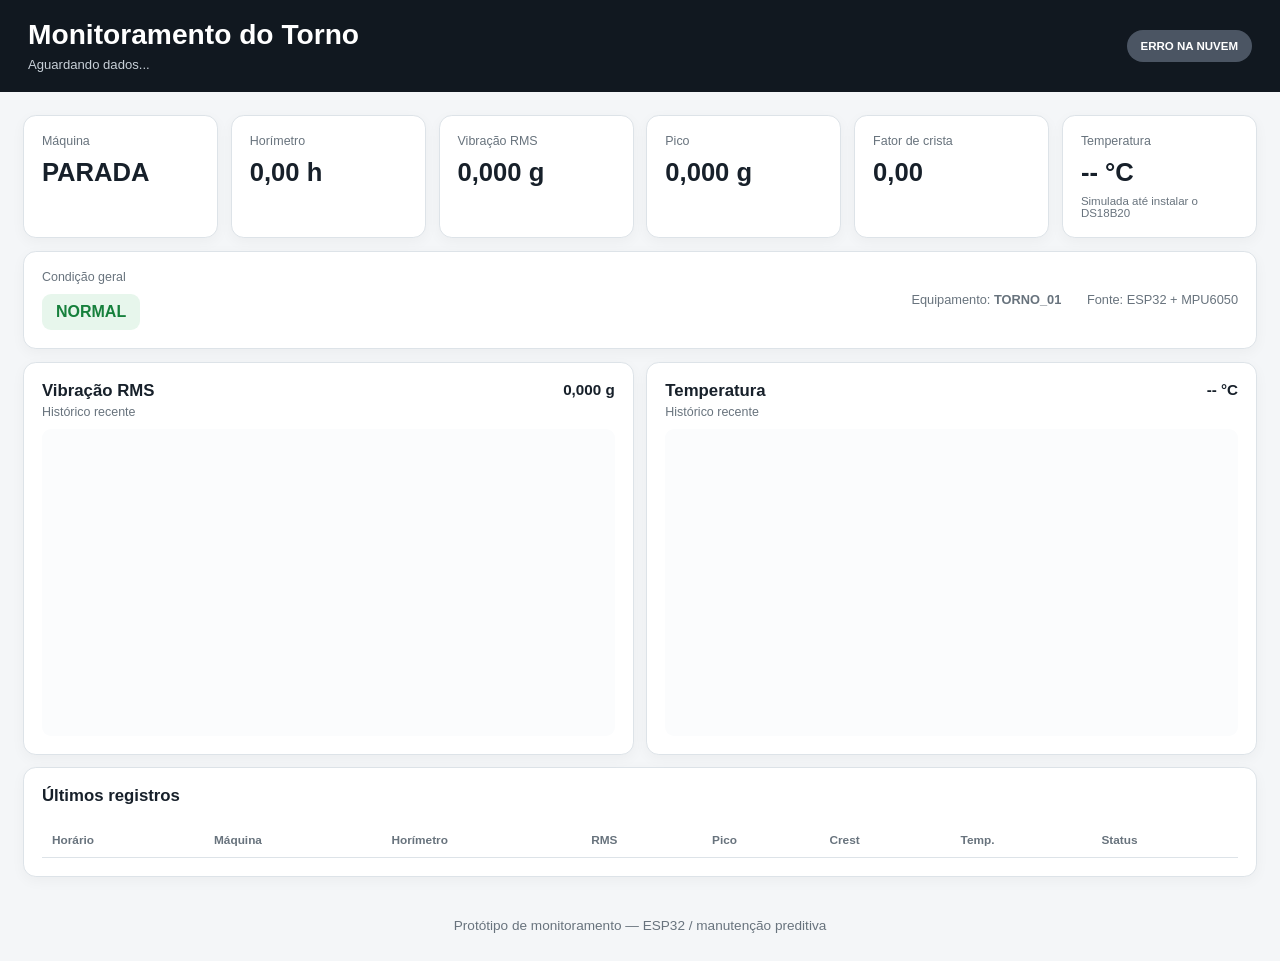
==== index.html @ d132ae9f "Add files via upload" ====
<!DOCTYPE html>
<html lang="pt-BR">
<head>
  <meta charset="UTF-8">
  <meta name="viewport" content="width=device-width, initial-scale=1.0, viewport-fit=cover">
  <meta name="theme-color" content="#111820">
  <title>Monitoramento do Torno</title>
  <link rel="stylesheet" href="style.css">
</head>
<body>
  <header class="topbar">
    <div class="topbar-title">
      <h1>Monitoramento do Torno</h1>
      <p id="lastUpdate">Aguardando dados...</p>
    </div>
    <div id="cloudBadge" class="badge offline">CONECTANDO...</div>
  </header>

  <main class="container">
    <section class="status-grid">
      <article class="card status-card">
        <span class="label">Máquina</span>
        <strong id="machineStatus" class="big">PARADA</strong>
      </article>

      <article class="card">
        <span class="label">Horímetro</span>
        <strong id="horimetro" class="big">0,00 h</strong>
      </article>

      <article class="card">
        <span class="label">Vibração RMS</span>
        <strong id="rms" class="big">0,000 g</strong>
      </article>

      <article class="card">
        <span class="label">Pico</span>
        <strong id="pico" class="big">0,000 g</strong>
      </article>

      <article class="card">
        <span class="label">Fator de crista</span>
        <strong id="crest" class="big">0,00</strong>
      </article>

      <article class="card">
        <span class="label">Temperatura</span>
        <strong id="temperatura" class="big">-- °C</strong>
        <small>Simulada até instalar o DS18B20</small>
      </article>
    </section>

    <section class="card status-panel">
      <div>
        <span class="label">Condição geral</span>
        <strong id="overallStatus" class="condition normal">NORMAL</strong>
      </div>
      <div class="mini-info">
        <span>Equipamento: <b>TORNO_01</b></span>
        <span>Fonte: ESP32 + MPU6050</span>
      </div>
    </section>

    <section class="charts-grid">
      <article class="card chart-card">
        <div class="chart-title">
          <div>
            <h2>Vibração RMS</h2>
            <p>Histórico recente</p>
          </div>
          <strong id="rmsNow">0,000 g</strong>
        </div>
        <canvas id="vibrationChart" width="900" height="320"></canvas>
      </article>

      <article class="card chart-card">
        <div class="chart-title">
          <div>
            <h2>Temperatura</h2>
            <p>Histórico recente</p>
          </div>
          <strong id="tempNow">-- °C</strong>
        </div>
        <canvas id="temperatureChart" width="900" height="320"></canvas>
      </article>
    </section>

    <section class="card records-card">
      <h2>Últimos registros</h2>
      <div class="table-wrap">
        <table>
          <thead>
            <tr>
              <th>Horário</th>
              <th>Máquina</th>
              <th>Horímetro</th>
              <th>RMS</th>
              <th>Pico</th>
              <th>Crest</th>
              <th>Temp.</th>
              <th>Status</th>
            </tr>
          </thead>
          <tbody id="historyBody"></tbody>
        </table>
      </div>
    </section>
  </main>

  <footer>Protótipo de monitoramento — ESP32 / manutenção preditiva</footer>

  <script src="app.js"></script>
</body>
</html>
---- style.css ----
:root {
  --bg: #f4f6f8;
  --panel: #ffffff;
  --text: #17202a;
  --muted: #68737d;
  --border: #dde3e8;
  --ok: #16803c;
  --warn: #a66b00;
  --alarm: #b42318;
  --accent: #2457a6;
  --shadow: 0 4px 14px rgba(0, 0, 0, .04);
}

* {
  box-sizing: border-box;
}

html {
  -webkit-text-size-adjust: 100%;
}

body {
  margin: 0;
  min-width: 280px;
  font-family: Arial, Helvetica, sans-serif;
  background: var(--bg);
  color: var(--text);
}

.topbar {
  display: flex;
  justify-content: space-between;
  align-items: center;
  gap: 18px;
  padding:
    max(20px, env(safe-area-inset-top))
    max(28px, env(safe-area-inset-right))
    20px
    max(28px, env(safe-area-inset-left));
  background: #111820;
  color: #fff;
}

.topbar-title {
  min-width: 0;
}

.topbar h1 {
  margin: 0 0 6px;
  font-size: clamp(1.45rem, 2.2vw, 2.25rem);
  line-height: 1.1;
}

.topbar p {
  margin: 0;
  color: #c8d0d8;
  font-size: clamp(.82rem, 1vw, 1.05rem);
}

.badge {
  flex: 0 0 auto;
  padding: 10px 14px;
  border-radius: 999px;
  font-size: clamp(.72rem, .85vw, .9rem);
  font-weight: 700;
  white-space: nowrap;
}

.badge.offline {
  background: #4b5563;
}

.badge.online {
  background: var(--ok);
}

.container {
  width: min(100%, 1800px);
  margin: 0 auto;
  padding: clamp(12px, 1.8vw, 30px);
}

.status-grid {
  display: grid;
  grid-template-columns: repeat(6, minmax(0, 1fr));
  gap: clamp(10px, 1vw, 18px);
}

.card {
  min-width: 0;
  background: var(--panel);
  border: 1px solid var(--border);
  border-radius: clamp(10px, 1vw, 16px);
  padding: clamp(14px, 1.4vw, 24px);
  box-shadow: var(--shadow);
}

.label {
  display: block;
  color: var(--muted);
  font-size: clamp(.78rem, .85vw, 1rem);
  margin-bottom: 10px;
}

.big {
  display: block;
  overflow-wrap: anywhere;
  font-size: clamp(1.35rem, 2vw, 2.35rem);
  line-height: 1.15;
}

small {
  display: block;
  margin-top: 8px;
  color: var(--muted);
  font-size: clamp(.72rem, .8vw, .9rem);
}

.status-panel {
  margin-top: clamp(10px, 1vw, 18px);
  display: flex;
  justify-content: space-between;
  align-items: center;
  gap: 20px;
}

.condition {
  display: inline-block;
  padding: 9px 14px;
  border-radius: 9px;
  font-size: clamp(1rem, 1.2vw, 1.35rem);
}

.condition.normal {
  background: #e7f6ec;
  color: var(--ok);
}

.condition.warning {
  background: #fff3d6;
  color: var(--warn);
}

.condition.alarm {
  background: #fde7e5;
  color: var(--alarm);
}

.mini-info {
  display: flex;
  justify-content: flex-end;
  gap: clamp(12px, 2vw, 30px);
  color: var(--muted);
  flex-wrap: wrap;
  font-size: clamp(.8rem, 1vw, 1.05rem);
}

.charts-grid {
  display: grid;
  grid-template-columns: repeat(2, minmax(0, 1fr));
  gap: clamp(10px, 1vw, 18px);
  margin: clamp(10px, 1vw, 18px) 0;
}

.chart-title {
  display: flex;
  justify-content: space-between;
  align-items: flex-start;
  gap: 18px;
  margin-bottom: 10px;
}

.chart-title h2,
.records-card h2 {
  margin: 0 0 4px;
  font-size: clamp(1.05rem, 1.25vw, 1.45rem);
}

.chart-title p {
  margin: 0;
  color: var(--muted);
  font-size: clamp(.78rem, .85vw, .95rem);
}

.chart-title > strong {
  white-space: nowrap;
  font-size: clamp(.95rem, 1.15vw, 1.25rem);
}

canvas {
  width: 100%;
  height: clamp(230px, 24vw, 360px);
  display: block;
  background: #fbfcfd;
  border-radius: 9px;
}

.table-wrap {
  width: 100%;
  overflow-x: auto;
  -webkit-overflow-scrolling: touch;
}

table {
  width: 100%;
  min-width: 850px;
  border-collapse: collapse;
  margin-top: 12px;
}

th,
td {
  text-align: left;
  padding: clamp(9px, .8vw, 13px) 10px;
  border-bottom: 1px solid var(--border);
  font-size: clamp(.8rem, .85vw, .98rem);
  white-space: nowrap;
}

th {
  color: var(--muted);
  font-size: clamp(.74rem, .78vw, .9rem);
}

footer {
  text-align: center;
  color: var(--muted);
  padding: 18px 20px max(28px, env(safe-area-inset-bottom));
  font-size: .85rem;
}

/* Notebook / monitor médio */
@media (max-width: 1200px) {
  .status-grid {
    grid-template-columns: repeat(3, minmax(0, 1fr));
  }
}

/* Tablet */
@media (max-width: 850px) {
  .topbar {
    align-items: flex-start;
  }

  .status-grid {
    grid-template-columns: repeat(2, minmax(0, 1fr));
  }

  .charts-grid {
    grid-template-columns: 1fr;
  }

  .status-panel {
    flex-direction: column;
    align-items: flex-start;
  }

  .mini-info {
    justify-content: flex-start;
  }

  canvas {
    height: 280px;
  }
}

/* Celular */
@media (max-width: 600px) {
  .topbar {
    flex-direction: column;
    padding: 16px;
  }

  .badge {
    align-self: flex-start;
  }

  .container {
    padding: 10px;
  }

  .status-grid {
    gap: 8px;
  }

  .card {
    padding: 13px;
  }

  .big {
    font-size: clamp(1.22rem, 6vw, 1.65rem);
  }

  .status-panel {
    gap: 12px;
  }

  .mini-info {
    flex-direction: column;
    gap: 5px;
  }

  .chart-title {
    align-items: center;
  }

  canvas {
    height: 230px;
  }
}

/* Celular estreito */
@media (max-width: 390px) {
  .status-grid {
    grid-template-columns: 1fr;
  }

  .chart-title {
    flex-direction: column;
    gap: 6px;
  }
}

/* TV / monitor grande */
@media (min-width: 1600px) {
  .container {
    width: min(96vw, 2100px);
  }

  .topbar {
    padding-left: max(36px, 2vw);
    padding-right: max(36px, 2vw);
  }

  .status-grid {
    gap: 20px;
  }

  .card {
    padding: 24px;
  }

  canvas {
    height: clamp(330px, 22vw, 430px);
  }

  table {
    min-width: 100%;
  }
}

/* TV Full HD / 4K vista à distância */
@media (min-width: 1900px) {
  .topbar h1 {
    font-size: 2.6rem;
  }

  .topbar p,
  .mini-info {
    font-size: 1.15rem;
  }

  .label {
    font-size: 1.08rem;
  }

  .big {
    font-size: 2.6rem;
  }

  .condition {
    font-size: 1.5rem;
    padding: 11px 17px;
  }

  .chart-title h2,
  .records-card h2 {
    font-size: 1.55rem;
  }

  th,
  td {
    font-size: 1.05rem;
  }
}
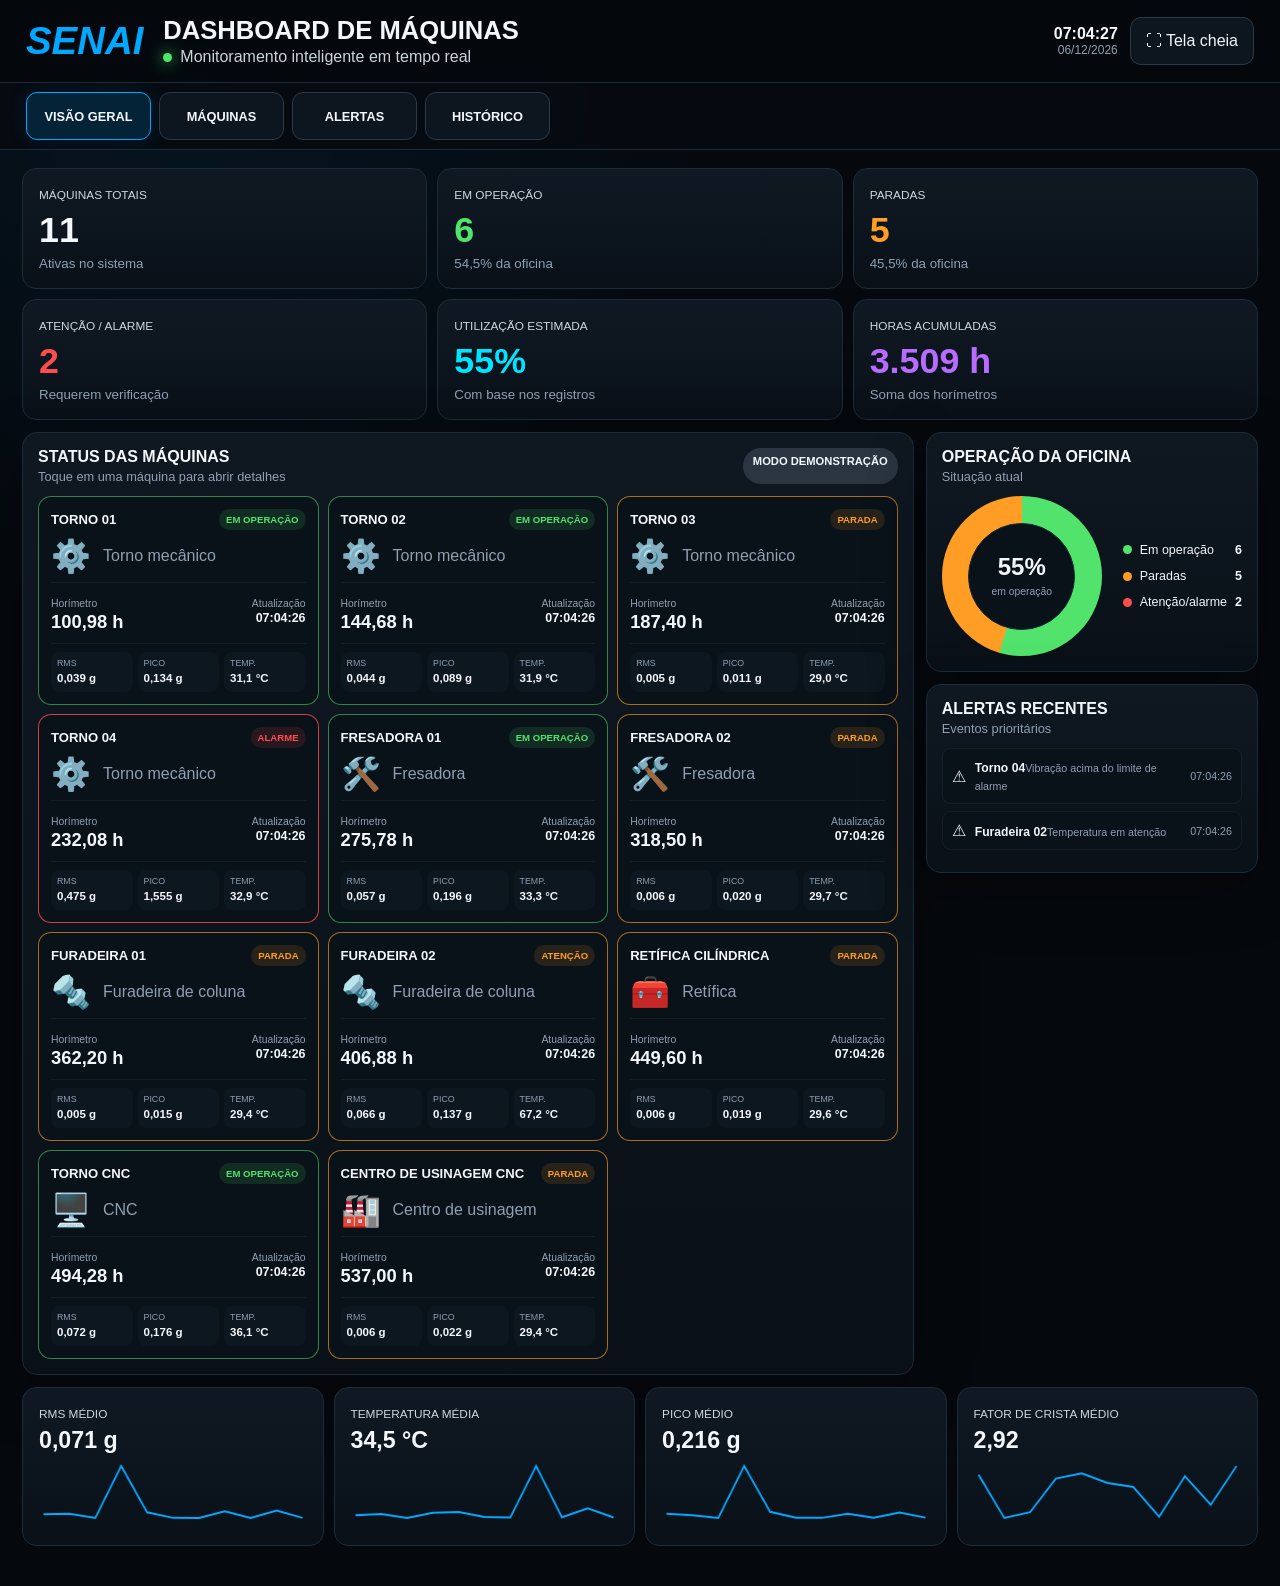
==== commit 743f8683: "Novo dashboard industrial SENAI" ====
--- a/index.html
+++ b/index.html
@@ -1,114 +1 @@
-<!DOCTYPE html>
-<html lang="pt-BR">
-<head>
-  <meta charset="UTF-8">
-  <meta name="viewport" content="width=device-width, initial-scale=1.0, viewport-fit=cover">
-  <meta name="theme-color" content="#111820">
-  <title>Monitoramento do Torno</title>
-  <link rel="stylesheet" href="style.css">
-</head>
-<body>
-  <header class="topbar">
-    <div class="topbar-title">
-      <h1>Monitoramento do Torno</h1>
-      <p id="lastUpdate">Aguardando dados...</p>
-    </div>
-    <div id="cloudBadge" class="badge offline">CONECTANDO...</div>
-  </header>
-
-  <main class="container">
-    <section class="status-grid">
-      <article class="card status-card">
-        <span class="label">Máquina</span>
-        <strong id="machineStatus" class="big">PARADA</strong>
-      </article>
-
-      <article class="card">
-        <span class="label">Horímetro</span>
-        <strong id="horimetro" class="big">0,00 h</strong>
-      </article>
-
-      <article class="card">
-        <span class="label">Vibração RMS</span>
-        <strong id="rms" class="big">0,000 g</strong>
-      </article>
-
-      <article class="card">
-        <span class="label">Pico</span>
-        <strong id="pico" class="big">0,000 g</strong>
-      </article>
-
-      <article class="card">
-        <span class="label">Fator de crista</span>
-        <strong id="crest" class="big">0,00</strong>
-      </article>
-
-      <article class="card">
-        <span class="label">Temperatura</span>
-        <strong id="temperatura" class="big">-- °C</strong>
-        <small>Simulada até instalar o DS18B20</small>
-      </article>
-    </section>
-
-    <section class="card status-panel">
-      <div>
-        <span class="label">Condição geral</span>
-        <strong id="overallStatus" class="condition normal">NORMAL</strong>
-      </div>
-      <div class="mini-info">
-        <span>Equipamento: <b>TORNO_01</b></span>
-        <span>Fonte: ESP32 + MPU6050</span>
-      </div>
-    </section>
-
-    <section class="charts-grid">
-      <article class="card chart-card">
-        <div class="chart-title">
-          <div>
-            <h2>Vibração RMS</h2>
-            <p>Histórico recente</p>
-          </div>
-          <strong id="rmsNow">0,000 g</strong>
-        </div>
-        <canvas id="vibrationChart" width="900" height="320"></canvas>
-      </article>
-
-      <article class="card chart-card">
-        <div class="chart-title">
-          <div>
-            <h2>Temperatura</h2>
-            <p>Histórico recente</p>
-          </div>
-          <strong id="tempNow">-- °C</strong>
-        </div>
-        <canvas id="temperatureChart" width="900" height="320"></canvas>
-      </article>
-    </section>
-
-    <section class="card records-card">
-      <h2>Últimos registros</h2>
-      <div class="table-wrap">
-        <table>
-          <thead>
-            <tr>
-              <th>Horário</th>
-              <th>Máquina</th>
-              <th>Horímetro</th>
-              <th>RMS</th>
-              <th>Pico</th>
-              <th>Crest</th>
-              <th>Temp.</th>
-              <th>Status</th>
-            </tr>
-          </thead>
-          <tbody id="historyBody"></tbody>
-        </table>
-      </div>
-    </section>
-  </main>
-
-  <footer>Protótipo de monitoramento — ESP32 / manutenção preditiva</footer>
-
-  <script src="app.js"></script>
-</body>
-</html>
+<!DOCTYPE html><html lang="pt-BR"><head><meta charset="UTF-8"><meta name="viewport" content="width=device-width,initial-scale=1,viewport-fit=cover"><meta name="theme-color" content="#05080d"><title>SENAI | Monitoramento Inteligente</title><link rel="stylesheet" href="style.css"></head><body><div class="gridbg"></div><header class="top"><div class="brand"><b>SENAI</b><div><h1>Dashboard de Máquinas</h1><p><span class="dot"></span>Monitoramento inteligente em tempo real</p></div></div><div class="actions"><div class="clock"><strong id="clock">--:--:--</strong><span id="date">--/--/----</span></div><button id="full">⛶ Tela cheia</button></div></header><nav><button class="nav active" data-view="overview">Visão geral</button><button class="nav" data-view="machines">Máquinas</button><button class="nav" data-view="alerts">Alertas</button><button class="nav" data-view="history">Histórico</button></nav><main><section id="overview" class="view active"><div class="kpis"><article><span>Máquinas totais</span><strong id="kTotal">11</strong><small>Ativas no sistema</small></article><article class="g"><span>Em operação</span><strong id="kRun">0</strong><small id="kRunP">0%</small></article><article class="o"><span>Paradas</span><strong id="kStop">0</strong><small id="kStopP">0%</small></article><article class="r"><span>Atenção / Alarme</span><strong id="kAlert">0</strong><small>Requerem verificação</small></article><article class="c"><span>Utilização estimada</span><strong id="kUtil">0%</strong><small>Com base nos registros</small></article><article class="v"><span>Horas acumuladas</span><strong id="kHours">0 h</strong><small>Soma dos horímetros</small></article></div><div class="layout"><section class="panel"><div class="head"><div><h2>Status das máquinas</h2><p>Toque em uma máquina para abrir detalhes</p></div><span id="cloud" class="badge">DEMO</span></div><div id="machineGrid" class="machine-grid"></div></section><aside><section class="panel"><div class="head"><div><h2>Operação da oficina</h2><p>Situação atual</p></div></div><div class="donutRow"><div id="donut" class="donut"><div><strong id="donutPct">0%</strong><span>em operação</span></div></div><div class="legend"><p><i class="lg"></i>Em operação <b id="lRun">0</b></p><p><i class="lo"></i>Paradas <b id="lStop">0</b></p><p><i class="lr"></i>Atenção/alarme <b id="lAlert">0</b></p></div></div></section><section class="panel"><div class="head"><div><h2>Alertas recentes</h2><p>Eventos prioritários</p></div></div><div id="recentAlerts"></div></section></aside></div><div class="mini"><article><span>RMS médio</span><strong id="avgRms">0,000 g</strong><canvas id="sRms"></canvas></article><article><span>Temperatura média</span><strong id="avgTemp">-- °C</strong><canvas id="sTemp"></canvas></article><article><span>Pico médio</span><strong id="avgPeak">0,000 g</strong><canvas id="sPeak"></canvas></article><article><span>Fator de crista médio</span><strong id="avgCrest">0,00</strong><canvas id="sCrest"></canvas></article></div></section><section id="machines" class="view"><section class="panel"><div class="head"><div><h2>Máquinas monitoradas</h2><p>Selecione uma máquina</p></div></div><div id="machineGridLarge" class="machine-grid large"></div></section></section><section id="alerts" class="view"><section class="panel"><div class="head"><div><h2>Central de alertas</h2><p>Condição calculada pelos limites configurados</p></div></div><div id="alertsTable" class="table"></div></section></section><section id="history" class="view"><section class="panel"><div class="head"><div><h2>Histórico geral</h2><p>Últimos registros recebidos</p></div></div><div id="historyTable" class="table"></div></section></section></main><div id="modal" class="modal hidden"><div class="modalCard"><div class="modalHead"><div><small>DETALHAMENTO</small><h2 id="mTitle">Máquina</h2></div><button id="close">✕ Fechar</button></div><div class="detailKpis"><article><span>Status</span><strong id="dStatus">--</strong></article><article><span>Horímetro</span><strong id="dHours">--</strong></article><article><span>RMS</span><strong id="dRms">--</strong></article><article><span>Pico</span><strong id="dPeak">--</strong></article><article><span>Crest</span><strong id="dCrest">--</strong></article><article><span>Temperatura</span><strong id="dTemp">--</strong></article></div><div class="charts"><section class="panel"><h3>Vibração RMS</h3><canvas id="rmsChart"></canvas></section><section class="panel"><h3>Temperatura</h3><canvas id="tempChart"></canvas></section></div><section class="panel"><h3>Últimos registros</h3><div id="machineHistory" class="table"></div></section></div></div><script src="app.js"></script></body></html>
--- a/style.css
+++ b/style.css
@@ -1,385 +1 @@
-:root {
-  --bg: #f4f6f8;
-  --panel: #ffffff;
-  --text: #17202a;
-  --muted: #68737d;
-  --border: #dde3e8;
-  --ok: #16803c;
-  --warn: #a66b00;
-  --alarm: #b42318;
-  --accent: #2457a6;
-  --shadow: 0 4px 14px rgba(0, 0, 0, .04);
-}
-
-* {
-  box-sizing: border-box;
-}
-
-html {
-  -webkit-text-size-adjust: 100%;
-}
-
-body {
-  margin: 0;
-  min-width: 280px;
-  font-family: Arial, Helvetica, sans-serif;
-  background: var(--bg);
-  color: var(--text);
-}
-
-.topbar {
-  display: flex;
-  justify-content: space-between;
-  align-items: center;
-  gap: 18px;
-  padding:
-    max(20px, env(safe-area-inset-top))
-    max(28px, env(safe-area-inset-right))
-    20px
-    max(28px, env(safe-area-inset-left));
-  background: #111820;
-  color: #fff;
-}
-
-.topbar-title {
-  min-width: 0;
-}
-
-.topbar h1 {
-  margin: 0 0 6px;
-  font-size: clamp(1.45rem, 2.2vw, 2.25rem);
-  line-height: 1.1;
-}
-
-.topbar p {
-  margin: 0;
-  color: #c8d0d8;
-  font-size: clamp(.82rem, 1vw, 1.05rem);
-}
-
-.badge {
-  flex: 0 0 auto;
-  padding: 10px 14px;
-  border-radius: 999px;
-  font-size: clamp(.72rem, .85vw, .9rem);
-  font-weight: 700;
-  white-space: nowrap;
-}
-
-.badge.offline {
-  background: #4b5563;
-}
-
-.badge.online {
-  background: var(--ok);
-}
-
-.container {
-  width: min(100%, 1800px);
-  margin: 0 auto;
-  padding: clamp(12px, 1.8vw, 30px);
-}
-
-.status-grid {
-  display: grid;
-  grid-template-columns: repeat(6, minmax(0, 1fr));
-  gap: clamp(10px, 1vw, 18px);
-}
-
-.card {
-  min-width: 0;
-  background: var(--panel);
-  border: 1px solid var(--border);
-  border-radius: clamp(10px, 1vw, 16px);
-  padding: clamp(14px, 1.4vw, 24px);
-  box-shadow: var(--shadow);
-}
-
-.label {
-  display: block;
-  color: var(--muted);
-  font-size: clamp(.78rem, .85vw, 1rem);
-  margin-bottom: 10px;
-}
-
-.big {
-  display: block;
-  overflow-wrap: anywhere;
-  font-size: clamp(1.35rem, 2vw, 2.35rem);
-  line-height: 1.15;
-}
-
-small {
-  display: block;
-  margin-top: 8px;
-  color: var(--muted);
-  font-size: clamp(.72rem, .8vw, .9rem);
-}
-
-.status-panel {
-  margin-top: clamp(10px, 1vw, 18px);
-  display: flex;
-  justify-content: space-between;
-  align-items: center;
-  gap: 20px;
-}
-
-.condition {
-  display: inline-block;
-  padding: 9px 14px;
-  border-radius: 9px;
-  font-size: clamp(1rem, 1.2vw, 1.35rem);
-}
-
-.condition.normal {
-  background: #e7f6ec;
-  color: var(--ok);
-}
-
-.condition.warning {
-  background: #fff3d6;
-  color: var(--warn);
-}
-
-.condition.alarm {
-  background: #fde7e5;
-  color: var(--alarm);
-}
-
-.mini-info {
-  display: flex;
-  justify-content: flex-end;
-  gap: clamp(12px, 2vw, 30px);
-  color: var(--muted);
-  flex-wrap: wrap;
-  font-size: clamp(.8rem, 1vw, 1.05rem);
-}
-
-.charts-grid {
-  display: grid;
-  grid-template-columns: repeat(2, minmax(0, 1fr));
-  gap: clamp(10px, 1vw, 18px);
-  margin: clamp(10px, 1vw, 18px) 0;
-}
-
-.chart-title {
-  display: flex;
-  justify-content: space-between;
-  align-items: flex-start;
-  gap: 18px;
-  margin-bottom: 10px;
-}
-
-.chart-title h2,
-.records-card h2 {
-  margin: 0 0 4px;
-  font-size: clamp(1.05rem, 1.25vw, 1.45rem);
-}
-
-.chart-title p {
-  margin: 0;
-  color: var(--muted);
-  font-size: clamp(.78rem, .85vw, .95rem);
-}
-
-.chart-title > strong {
-  white-space: nowrap;
-  font-size: clamp(.95rem, 1.15vw, 1.25rem);
-}
-
-canvas {
-  width: 100%;
-  height: clamp(230px, 24vw, 360px);
-  display: block;
-  background: #fbfcfd;
-  border-radius: 9px;
-}
-
-.table-wrap {
-  width: 100%;
-  overflow-x: auto;
-  -webkit-overflow-scrolling: touch;
-}
-
-table {
-  width: 100%;
-  min-width: 850px;
-  border-collapse: collapse;
-  margin-top: 12px;
-}
-
-th,
-td {
-  text-align: left;
-  padding: clamp(9px, .8vw, 13px) 10px;
-  border-bottom: 1px solid var(--border);
-  font-size: clamp(.8rem, .85vw, .98rem);
-  white-space: nowrap;
-}
-
-th {
-  color: var(--muted);
-  font-size: clamp(.74rem, .78vw, .9rem);
-}
-
-footer {
-  text-align: center;
-  color: var(--muted);
-  padding: 18px 20px max(28px, env(safe-area-inset-bottom));
-  font-size: .85rem;
-}
-
-/* Notebook / monitor médio */
-@media (max-width: 1200px) {
-  .status-grid {
-    grid-template-columns: repeat(3, minmax(0, 1fr));
-  }
-}
-
-/* Tablet */
-@media (max-width: 850px) {
-  .topbar {
-    align-items: flex-start;
-  }
-
-  .status-grid {
-    grid-template-columns: repeat(2, minmax(0, 1fr));
-  }
-
-  .charts-grid {
-    grid-template-columns: 1fr;
-  }
-
-  .status-panel {
-    flex-direction: column;
-    align-items: flex-start;
-  }
-
-  .mini-info {
-    justify-content: flex-start;
-  }
-
-  canvas {
-    height: 280px;
-  }
-}
-
-/* Celular */
-@media (max-width: 600px) {
-  .topbar {
-    flex-direction: column;
-    padding: 16px;
-  }
-
-  .badge {
-    align-self: flex-start;
-  }
-
-  .container {
-    padding: 10px;
-  }
-
-  .status-grid {
-    gap: 8px;
-  }
-
-  .card {
-    padding: 13px;
-  }
-
-  .big {
-    font-size: clamp(1.22rem, 6vw, 1.65rem);
-  }
-
-  .status-panel {
-    gap: 12px;
-  }
-
-  .mini-info {
-    flex-direction: column;
-    gap: 5px;
-  }
-
-  .chart-title {
-    align-items: center;
-  }
-
-  canvas {
-    height: 230px;
-  }
-}
-
-/* Celular estreito */
-@media (max-width: 390px) {
-  .status-grid {
-    grid-template-columns: 1fr;
-  }
-
-  .chart-title {
-    flex-direction: column;
-    gap: 6px;
-  }
-}
-
-/* TV / monitor grande */
-@media (min-width: 1600px) {
-  .container {
-    width: min(96vw, 2100px);
-  }
-
-  .topbar {
-    padding-left: max(36px, 2vw);
-    padding-right: max(36px, 2vw);
-  }
-
-  .status-grid {
-    gap: 20px;
-  }
-
-  .card {
-    padding: 24px;
-  }
-
-  canvas {
-    height: clamp(330px, 22vw, 430px);
-  }
-
-  table {
-    min-width: 100%;
-  }
-}
-
-/* TV Full HD / 4K vista à distância */
-@media (min-width: 1900px) {
-  .topbar h1 {
-    font-size: 2.6rem;
-  }
-
-  .topbar p,
-  .mini-info {
-    font-size: 1.15rem;
-  }
-
-  .label {
-    font-size: 1.08rem;
-  }
-
-  .big {
-    font-size: 2.6rem;
-  }
-
-  .condition {
-    font-size: 1.5rem;
-    padding: 11px 17px;
-  }
-
-  .chart-title h2,
-  .records-card h2 {
-    font-size: 1.55rem;
-  }
-
-  th,
-  td {
-    font-size: 1.05rem;
-  }
-}
+:root{--bg:#05080d;--panel:#0b131c;--line:#1d2c39;--txt:#f4f7fb;--muted:#8fa0b3;--blue:#00a8ff;--cyan:#00e5ff;--green:#52e36c;--orange:#ff9d24;--red:#ff4d4d;--violet:#b76cff}*{box-sizing:border-box}body{margin:0;min-width:320px;font-family:Segoe UI,Arial,sans-serif;background:radial-gradient(circle at 15% 5%,rgba(0,168,255,.08),transparent 30%),var(--bg);color:var(--txt)}button{font:inherit}.gridbg{position:fixed;inset:0;pointer-events:none;opacity:.16;background-image:linear-gradient(rgba(255,255,255,.025) 1px,transparent 1px),linear-gradient(90deg,rgba(255,255,255,.025) 1px,transparent 1px);background-size:40px 40px}.top{position:sticky;top:0;z-index:20;display:flex;justify-content:space-between;align-items:center;gap:20px;padding:16px 26px;background:rgba(5,8,13,.9);border-bottom:1px solid var(--line);backdrop-filter:blur(16px)}.brand{display:flex;gap:20px;align-items:center}.brand>b{font-size:clamp(1.8rem,3vw,3.3rem);font-style:italic;color:var(--blue)}h1{margin:0;font-size:clamp(1.2rem,2vw,2.1rem);text-transform:uppercase}.brand p{margin:3px 0 0;color:#cbd4dc}.dot{display:inline-block;width:9px;height:9px;border-radius:50%;background:var(--green);margin-right:8px;box-shadow:0 0 15px var(--green)}.actions{display:flex;gap:12px;align-items:center}.clock{text-align:right}.clock strong,.clock span{display:block}.clock span{font-size:.75rem;color:var(--muted)}button{min-height:48px;padding:11px 15px;border:1px solid #2b3a48;border-radius:11px;color:var(--txt);background:#0d151e;cursor:pointer}nav{position:sticky;top:83px;z-index:19;display:flex;gap:8px;padding:9px 26px;background:rgba(7,11,17,.95);border-bottom:1px solid var(--line);overflow:auto}.nav{min-width:125px;text-transform:uppercase;font-size:.8rem;font-weight:700}.nav.active{border-color:var(--blue);background:rgba(0,168,255,.16);box-shadow:0 0 20px rgba(0,168,255,.12)}main{position:relative;z-index:1;max-width:2300px;margin:auto;padding:18px 22px 40px}.view{display:none}.view.active{display:block}.kpis{display:grid;grid-template-columns:repeat(6,1fr);gap:10px;margin-bottom:12px}.kpis article,.mini article,.detailKpis article{padding:16px;border:1px solid var(--line);border-radius:14px;background:linear-gradient(#101923,#091018)}.kpis span,.mini span,.detailKpis span{font-size:.74rem;color:#cdd6df;text-transform:uppercase}.kpis strong{display:block;font-size:clamp(1.8rem,2.8vw,3rem);margin:7px 0 3px}.kpis small{color:var(--muted)}.kpis .g{color:var(--green)}.kpis .o{color:var(--orange)}.kpis .r{color:var(--red)}.kpis .c{color:var(--cyan)}.kpis .v{color:var(--violet)}.layout{display:grid;grid-template-columns:2.25fr .75fr;gap:12px}.panel{padding:15px;border:1px solid var(--line);border-radius:15px;background:linear-gradient(#0f1821,#091018);box-shadow:0 18px 60px rgba(0,0,0,.32)}.head{display:flex;justify-content:space-between;gap:14px;margin-bottom:12px}.head h2{margin:0 0 3px;font-size:1rem;text-transform:uppercase}.head p{margin:0;color:var(--muted);font-size:.8rem}.badge{padding:7px 10px;border-radius:999px;background:#2a3541;font-size:.7rem;font-weight:800}.badge.online{color:var(--green);border:1px solid rgba(82,227,108,.4);background:rgba(82,227,108,.12)}.badge.error{color:var(--red);border:1px solid rgba(255,77,77,.4);background:rgba(255,77,77,.12)}.machine-grid{display:grid;grid-template-columns:repeat(4,1fr);gap:9px}.machine-grid.large{grid-template-columns:repeat(5,1fr)}.machine{min-height:205px;padding:12px;border:1px solid #293847;border-radius:13px;background:#091119;cursor:pointer;transition:.2s}.machine:hover{transform:translateY(-2px);border-color:var(--blue);box-shadow:0 0 26px rgba(0,168,255,.12)}.machine.running{border-color:rgba(82,227,108,.55)}.machine.stopped,.machine.warning{border-color:rgba(255,157,36,.65)}.machine.alarm{border-color:rgba(255,77,77,.8)}.mhead{display:flex;justify-content:space-between;gap:10px;align-items:center}.mhead h3{margin:0;font-size:.82rem;text-transform:uppercase}.pill{padding:5px 7px;border-radius:999px;font-size:.6rem;font-weight:800;text-transform:uppercase}.running .pill{color:var(--green);background:rgba(82,227,108,.12)}.stopped .pill,.warning .pill{color:var(--orange);background:rgba(255,157,36,.12)}.alarm .pill{color:var(--red);background:rgba(255,77,77,.12)}.visual{height:52px;display:flex;align-items:center;gap:12px;color:var(--muted)}.visual b{font-size:2rem}.mainrow{display:flex;justify-content:space-between;gap:10px;padding:10px 0;border-top:1px solid rgba(255,255,255,.05);border-bottom:1px solid rgba(255,255,255,.05)}.mainrow span{font-size:.65rem;color:var(--muted)}.mainrow strong{display:block;font-size:1.15rem}.metrics{display:grid;grid-template-columns:repeat(3,1fr);gap:5px;margin-top:8px}.metrics div{padding:6px;background:#0d1720;border-radius:8px}.metrics span{display:block;font-size:.55rem;color:var(--muted);text-transform:uppercase}.metrics strong{font-size:.72rem}.layout aside{display:grid;gap:12px;align-content:start}.donutRow{display:grid;grid-template-columns:165px 1fr;gap:16px;align-items:center}.donut{width:160px;height:160px;border-radius:50%;display:grid;place-items:center;background:conic-gradient(var(--green) 0 50%,var(--orange) 50% 85%,var(--red) 85%)}.donut:before{content:"";position:absolute;width:105px;height:105px;border-radius:50%;background:#091119;border:1px solid var(--line)}.donut>div{position:relative;text-align:center}.donut strong{display:block;font-size:1.5rem}.donut span{font-size:.65rem;color:var(--muted)}.legend p{display:flex;gap:8px;align-items:center;font-size:.78rem}.legend b{margin-left:auto}.legend i{width:9px;height:9px;border-radius:50%}.lg{background:var(--green)}.lo{background:var(--orange)}.lr{background:var(--red)}.alert{display:grid;grid-template-columns:auto 1fr auto;gap:9px;align-items:center;padding:9px;border:1px solid rgba(255,255,255,.05);border-radius:9px;background:#091119;margin-bottom:7px}.alert strong{font-size:.76rem}.alert span,.alert time{font-size:.67rem;color:var(--muted)}.mini{display:grid;grid-template-columns:repeat(4,1fr);gap:10px;margin-top:12px}.mini strong{display:block;font-size:1.45rem;margin:5px 0}.mini canvas{width:100%;height:66px}.table{overflow:auto}.table table{width:100%;min-width:900px;border-collapse:collapse}.table th,.table td{padding:10px;border-bottom:1px solid var(--line);font-size:.76rem;text-align:left;white-space:nowrap}.table th{color:var(--muted);font-size:.66rem;text-transform:uppercase}.modal{position:fixed;inset:0;z-index:50;display:grid;place-items:center;padding:16px;background:rgba(0,0,0,.76);backdrop-filter:blur(10px)}.hidden{display:none}.modalCard{width:min(1500px,96vw);max-height:94vh;overflow:auto;padding:17px;border-radius:17px;border:1px solid #2c3d4b;background:linear-gradient(#0b131c,#060a0f)}.modalHead{display:flex;justify-content:space-between;align-items:center}.modalHead h2{margin:2px 0 12px;text-transform:uppercase}.detailKpis{display:grid;grid-template-columns:repeat(6,1fr);gap:8px;margin-bottom:10px}.detailKpis strong{display:block;font-size:1.2rem;margin-top:5px}.charts{display:grid;grid-template-columns:1fr 1fr;gap:10px;margin-bottom:10px}.charts canvas{width:100%;height:250px;background:#070d13;border-radius:8px}@media(max-width:1500px){.kpis{grid-template-columns:repeat(3,1fr)}.machine-grid{grid-template-columns:repeat(3,1fr)}.machine-grid.large{grid-template-columns:repeat(4,1fr)}}@media(max-width:1100px){.layout{grid-template-columns:1fr}.machine-grid,.machine-grid.large{grid-template-columns:repeat(2,1fr)}.mini{grid-template-columns:repeat(2,1fr)}.detailKpis{grid-template-columns:repeat(3,1fr)}}@media(max-width:720px){.top{flex-direction:column;align-items:flex-start;padding:13px}.actions{width:100%;justify-content:space-between}nav{top:135px;padding:8px 10px}main{padding:10px}.kpis{grid-template-columns:repeat(2,1fr)}.machine-grid,.machine-grid.large{grid-template-columns:1fr}.mini{grid-template-columns:1fr}.donutRow{grid-template-columns:1fr;justify-items:center}.detailKpis{grid-template-columns:repeat(2,1fr)}.charts{grid-template-columns:1fr}}@media(min-width:1900px){body{font-size:18px}.machine{min-height:235px}button{min-height:56px}.mhead h3{font-size:1rem}.mainrow strong{font-size:1.45rem}}
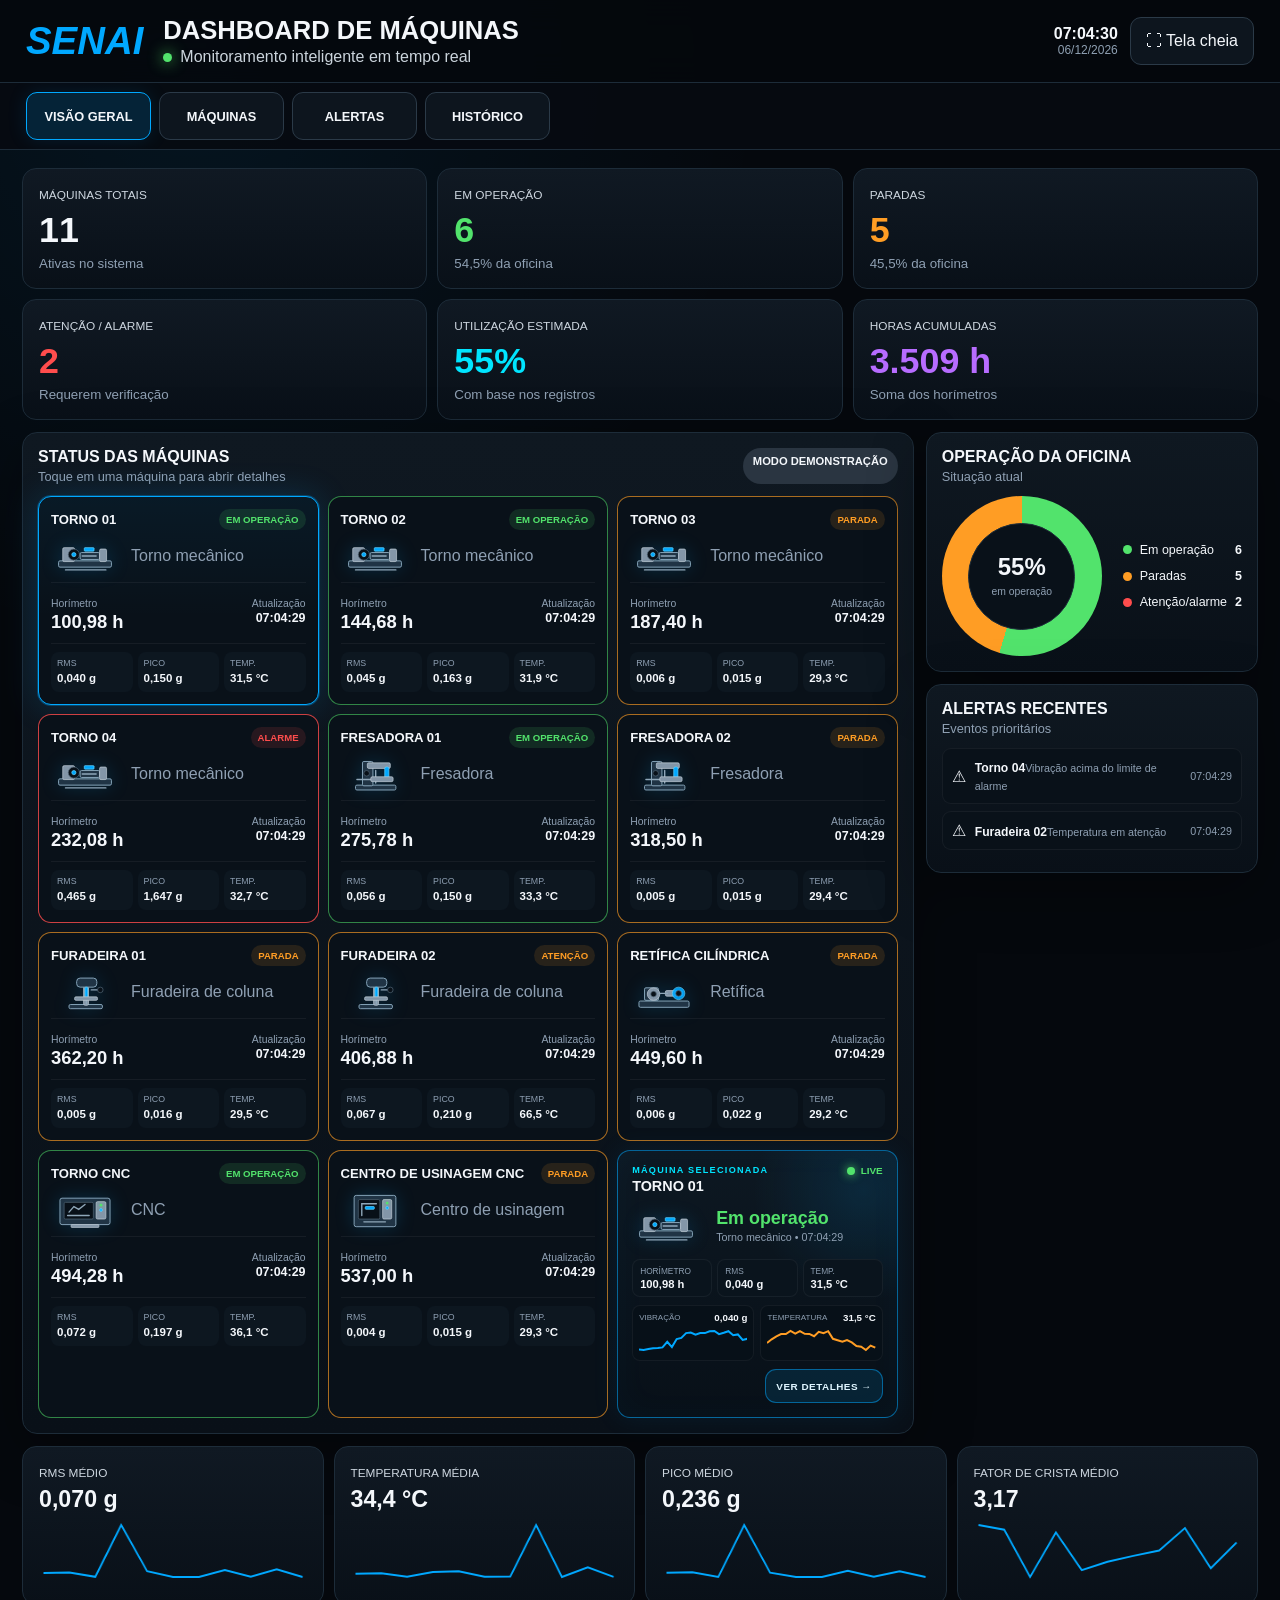
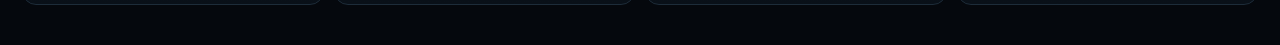
==== commit f2323615: "V2_1_1" ====
--- a/index.html
+++ b/index.html
@@ -1 +1 @@
-<!DOCTYPE html><html lang="pt-BR"><head><meta charset="UTF-8"><meta name="viewport" content="width=device-width,initial-scale=1,viewport-fit=cover"><meta name="theme-color" content="#05080d"><title>SENAI | Monitoramento Inteligente</title><link rel="stylesheet" href="style.css"></head><body><div class="gridbg"></div><header class="top"><div class="brand"><b>SENAI</b><div><h1>Dashboard de Máquinas</h1><p><span class="dot"></span>Monitoramento inteligente em tempo real</p></div></div><div class="actions"><div class="clock"><strong id="clock">--:--:--</strong><span id="date">--/--/----</span></div><button id="full">⛶ Tela cheia</button></div></header><nav><button class="nav active" data-view="overview">Visão geral</button><button class="nav" data-view="machines">Máquinas</button><button class="nav" data-view="alerts">Alertas</button><button class="nav" data-view="history">Histórico</button></nav><main><section id="overview" class="view active"><div class="kpis"><article><span>Máquinas totais</span><strong id="kTotal">11</strong><small>Ativas no sistema</small></article><article class="g"><span>Em operação</span><strong id="kRun">0</strong><small id="kRunP">0%</small></article><article class="o"><span>Paradas</span><strong id="kStop">0</strong><small id="kStopP">0%</small></article><article class="r"><span>Atenção / Alarme</span><strong id="kAlert">0</strong><small>Requerem verificação</small></article><article class="c"><span>Utilização estimada</span><strong id="kUtil">0%</strong><small>Com base nos registros</small></article><article class="v"><span>Horas acumuladas</span><strong id="kHours">0 h</strong><small>Soma dos horímetros</small></article></div><div class="layout"><section class="panel"><div class="head"><div><h2>Status das máquinas</h2><p>Toque em uma máquina para abrir detalhes</p></div><span id="cloud" class="badge">DEMO</span></div><div id="machineGrid" class="machine-grid"></div></section><aside><section class="panel"><div class="head"><div><h2>Operação da oficina</h2><p>Situação atual</p></div></div><div class="donutRow"><div id="donut" class="donut"><div><strong id="donutPct">0%</strong><span>em operação</span></div></div><div class="legend"><p><i class="lg"></i>Em operação <b id="lRun">0</b></p><p><i class="lo"></i>Paradas <b id="lStop">0</b></p><p><i class="lr"></i>Atenção/alarme <b id="lAlert">0</b></p></div></div></section><section class="panel"><div class="head"><div><h2>Alertas recentes</h2><p>Eventos prioritários</p></div></div><div id="recentAlerts"></div></section></aside></div><div class="mini"><article><span>RMS médio</span><strong id="avgRms">0,000 g</strong><canvas id="sRms"></canvas></article><article><span>Temperatura média</span><strong id="avgTemp">-- °C</strong><canvas id="sTemp"></canvas></article><article><span>Pico médio</span><strong id="avgPeak">0,000 g</strong><canvas id="sPeak"></canvas></article><article><span>Fator de crista médio</span><strong id="avgCrest">0,00</strong><canvas id="sCrest"></canvas></article></div></section><section id="machines" class="view"><section class="panel"><div class="head"><div><h2>Máquinas monitoradas</h2><p>Selecione uma máquina</p></div></div><div id="machineGridLarge" class="machine-grid large"></div></section></section><section id="alerts" class="view"><section class="panel"><div class="head"><div><h2>Central de alertas</h2><p>Condição calculada pelos limites configurados</p></div></div><div id="alertsTable" class="table"></div></section></section><section id="history" class="view"><section class="panel"><div class="head"><div><h2>Histórico geral</h2><p>Últimos registros recebidos</p></div></div><div id="historyTable" class="table"></div></section></section></main><div id="modal" class="modal hidden"><div class="modalCard"><div class="modalHead"><div><small>DETALHAMENTO</small><h2 id="mTitle">Máquina</h2></div><button id="close">✕ Fechar</button></div><div class="detailKpis"><article><span>Status</span><strong id="dStatus">--</strong></article><article><span>Horímetro</span><strong id="dHours">--</strong></article><article><span>RMS</span><strong id="dRms">--</strong></article><article><span>Pico</span><strong id="dPeak">--</strong></article><article><span>Crest</span><strong id="dCrest">--</strong></article><article><span>Temperatura</span><strong id="dTemp">--</strong></article></div><div class="charts"><section class="panel"><h3>Vibração RMS</h3><canvas id="rmsChart"></canvas></section><section class="panel"><h3>Temperatura</h3><canvas id="tempChart"></canvas></section></div><section class="panel"><h3>Últimos registros</h3><div id="machineHistory" class="table"></div></section></div></div><script src="app.js"></script></body></html>
+<!DOCTYPE html><html lang="pt-BR"><head><meta charset="UTF-8"><meta name="viewport" content="width=device-width,initial-scale=1,viewport-fit=cover"><meta name="theme-color" content="#05080d"><title>SENAI | Monitoramento Inteligente</title><link rel="stylesheet" href="style.css?v=2.1.0"></head><body><div class="gridbg"></div><header class="top"><div class="brand"><b>SENAI</b><div><h1>Dashboard de Máquinas</h1><p><span class="dot"></span>Monitoramento inteligente em tempo real</p></div></div><div class="actions"><div class="clock"><strong id="clock">--:--:--</strong><span id="date">--/--/----</span></div><button id="full">⛶ Tela cheia</button></div></header><nav><button class="nav active" data-view="overview">Visão geral</button><button class="nav" data-view="machines">Máquinas</button><button class="nav" data-view="alerts">Alertas</button><button class="nav" data-view="history">Histórico</button></nav><main><section id="overview" class="view active"><div class="kpis"><article><span>Máquinas totais</span><strong id="kTotal">11</strong><small>Ativas no sistema</small></article><article class="g"><span>Em operação</span><strong id="kRun">0</strong><small id="kRunP">0%</small></article><article class="o"><span>Paradas</span><strong id="kStop">0</strong><small id="kStopP">0%</small></article><article class="r"><span>Atenção / Alarme</span><strong id="kAlert">0</strong><small>Requerem verificação</small></article><article class="c"><span>Utilização estimada</span><strong id="kUtil">0%</strong><small>Com base nos registros</small></article><article class="v"><span>Horas acumuladas</span><strong id="kHours">0 h</strong><small>Soma dos horímetros</small></article></div><div class="layout"><section class="panel"><div class="head"><div><h2>Status das máquinas</h2><p>Toque em uma máquina para abrir detalhes</p></div><span id="cloud" class="badge">DEMO</span></div><div id="machineGrid" class="machine-grid"></div></section><aside><section class="panel"><div class="head"><div><h2>Operação da oficina</h2><p>Situação atual</p></div></div><div class="donutRow"><div id="donut" class="donut"><div><strong id="donutPct">0%</strong><span>em operação</span></div></div><div class="legend"><p><i class="lg"></i>Em operação <b id="lRun">0</b></p><p><i class="lo"></i>Paradas <b id="lStop">0</b></p><p><i class="lr"></i>Atenção/alarme <b id="lAlert">0</b></p></div></div></section><section class="panel"><div class="head"><div><h2>Alertas recentes</h2><p>Eventos prioritários</p></div></div><div id="recentAlerts"></div></section></aside></div><div class="mini"><article><span>RMS médio</span><strong id="avgRms">0,000 g</strong><canvas id="sRms"></canvas></article><article><span>Temperatura média</span><strong id="avgTemp">-- °C</strong><canvas id="sTemp"></canvas></article><article><span>Pico médio</span><strong id="avgPeak">0,000 g</strong><canvas id="sPeak"></canvas></article><article><span>Fator de crista médio</span><strong id="avgCrest">0,00</strong><canvas id="sCrest"></canvas></article></div></section><section id="machines" class="view"><section class="panel"><div class="head"><div><h2>Máquinas monitoradas</h2><p>Selecione uma máquina</p></div></div><div id="machineGridLarge" class="machine-grid large"></div></section></section><section id="alerts" class="view"><section class="panel"><div class="head"><div><h2>Central de alertas</h2><p>Condição calculada pelos limites configurados</p></div></div><div id="alertsTable" class="table"></div></section></section><section id="history" class="view"><section class="panel"><div class="head"><div><h2>Histórico geral</h2><p>Últimos registros recebidos</p></div></div><div id="historyTable" class="table"></div></section></section></main><div id="modal" class="modal hidden"><div class="modalCard"><div class="modalHead"><div><small>DETALHAMENTO</small><h2 id="mTitle">Máquina</h2></div><button id="close">✕ Fechar</button></div><div class="detailKpis"><article><span>Status</span><strong id="dStatus">--</strong></article><article><span>Horímetro</span><strong id="dHours">--</strong></article><article><span>RMS</span><strong id="dRms">--</strong></article><article><span>Pico</span><strong id="dPeak">--</strong></article><article><span>Crest</span><strong id="dCrest">--</strong></article><article><span>Temperatura</span><strong id="dTemp">--</strong></article></div><div class="charts"><section class="panel"><h3>Vibração RMS</h3><canvas id="rmsChart"></canvas></section><section class="panel"><h3>Temperatura</h3><canvas id="tempChart"></canvas></section></div><section class="panel"><h3>Últimos registros</h3><div id="machineHistory" class="table"></div></section></div></div><script src="app.js?v=2.1.0"></script></body></html>
--- a/style.css
+++ b/style.css
@@ -1 +1,197 @@
 :root{--bg:#05080d;--panel:#0b131c;--line:#1d2c39;--txt:#f4f7fb;--muted:#8fa0b3;--blue:#00a8ff;--cyan:#00e5ff;--green:#52e36c;--orange:#ff9d24;--red:#ff4d4d;--violet:#b76cff}*{box-sizing:border-box}body{margin:0;min-width:320px;font-family:Segoe UI,Arial,sans-serif;background:radial-gradient(circle at 15% 5%,rgba(0,168,255,.08),transparent 30%),var(--bg);color:var(--txt)}button{font:inherit}.gridbg{position:fixed;inset:0;pointer-events:none;opacity:.16;background-image:linear-gradient(rgba(255,255,255,.025) 1px,transparent 1px),linear-gradient(90deg,rgba(255,255,255,.025) 1px,transparent 1px);background-size:40px 40px}.top{position:sticky;top:0;z-index:20;display:flex;justify-content:space-between;align-items:center;gap:20px;padding:16px 26px;background:rgba(5,8,13,.9);border-bottom:1px solid var(--line);backdrop-filter:blur(16px)}.brand{display:flex;gap:20px;align-items:center}.brand>b{font-size:clamp(1.8rem,3vw,3.3rem);font-style:italic;color:var(--blue)}h1{margin:0;font-size:clamp(1.2rem,2vw,2.1rem);text-transform:uppercase}.brand p{margin:3px 0 0;color:#cbd4dc}.dot{display:inline-block;width:9px;height:9px;border-radius:50%;background:var(--green);margin-right:8px;box-shadow:0 0 15px var(--green)}.actions{display:flex;gap:12px;align-items:center}.clock{text-align:right}.clock strong,.clock span{display:block}.clock span{font-size:.75rem;color:var(--muted)}button{min-height:48px;padding:11px 15px;border:1px solid #2b3a48;border-radius:11px;color:var(--txt);background:#0d151e;cursor:pointer}nav{position:sticky;top:83px;z-index:19;display:flex;gap:8px;padding:9px 26px;background:rgba(7,11,17,.95);border-bottom:1px solid var(--line);overflow:auto}.nav{min-width:125px;text-transform:uppercase;font-size:.8rem;font-weight:700}.nav.active{border-color:var(--blue);background:rgba(0,168,255,.16);box-shadow:0 0 20px rgba(0,168,255,.12)}main{position:relative;z-index:1;max-width:2300px;margin:auto;padding:18px 22px 40px}.view{display:none}.view.active{display:block}.kpis{display:grid;grid-template-columns:repeat(6,1fr);gap:10px;margin-bottom:12px}.kpis article,.mini article,.detailKpis article{padding:16px;border:1px solid var(--line);border-radius:14px;background:linear-gradient(#101923,#091018)}.kpis span,.mini span,.detailKpis span{font-size:.74rem;color:#cdd6df;text-transform:uppercase}.kpis strong{display:block;font-size:clamp(1.8rem,2.8vw,3rem);margin:7px 0 3px}.kpis small{color:var(--muted)}.kpis .g{color:var(--green)}.kpis .o{color:var(--orange)}.kpis .r{color:var(--red)}.kpis .c{color:var(--cyan)}.kpis .v{color:var(--violet)}.layout{display:grid;grid-template-columns:2.25fr .75fr;gap:12px}.panel{padding:15px;border:1px solid var(--line);border-radius:15px;background:linear-gradient(#0f1821,#091018);box-shadow:0 18px 60px rgba(0,0,0,.32)}.head{display:flex;justify-content:space-between;gap:14px;margin-bottom:12px}.head h2{margin:0 0 3px;font-size:1rem;text-transform:uppercase}.head p{margin:0;color:var(--muted);font-size:.8rem}.badge{padding:7px 10px;border-radius:999px;background:#2a3541;font-size:.7rem;font-weight:800}.badge.online{color:var(--green);border:1px solid rgba(82,227,108,.4);background:rgba(82,227,108,.12)}.badge.error{color:var(--red);border:1px solid rgba(255,77,77,.4);background:rgba(255,77,77,.12)}.machine-grid{display:grid;grid-template-columns:repeat(4,1fr);gap:9px}.machine-grid.large{grid-template-columns:repeat(5,1fr)}.machine{min-height:205px;padding:12px;border:1px solid #293847;border-radius:13px;background:#091119;cursor:pointer;transition:.2s}.machine:hover{transform:translateY(-2px);border-color:var(--blue);box-shadow:0 0 26px rgba(0,168,255,.12)}.machine.running{border-color:rgba(82,227,108,.55)}.machine.stopped,.machine.warning{border-color:rgba(255,157,36,.65)}.machine.alarm{border-color:rgba(255,77,77,.8)}.mhead{display:flex;justify-content:space-between;gap:10px;align-items:center}.mhead h3{margin:0;font-size:.82rem;text-transform:uppercase}.pill{padding:5px 7px;border-radius:999px;font-size:.6rem;font-weight:800;text-transform:uppercase}.running .pill{color:var(--green);background:rgba(82,227,108,.12)}.stopped .pill,.warning .pill{color:var(--orange);background:rgba(255,157,36,.12)}.alarm .pill{color:var(--red);background:rgba(255,77,77,.12)}.visual{height:52px;display:flex;align-items:center;gap:12px;color:var(--muted)}.visual b{font-size:2rem}.mainrow{display:flex;justify-content:space-between;gap:10px;padding:10px 0;border-top:1px solid rgba(255,255,255,.05);border-bottom:1px solid rgba(255,255,255,.05)}.mainrow span{font-size:.65rem;color:var(--muted)}.mainrow strong{display:block;font-size:1.15rem}.metrics{display:grid;grid-template-columns:repeat(3,1fr);gap:5px;margin-top:8px}.metrics div{padding:6px;background:#0d1720;border-radius:8px}.metrics span{display:block;font-size:.55rem;color:var(--muted);text-transform:uppercase}.metrics strong{font-size:.72rem}.layout aside{display:grid;gap:12px;align-content:start}.donutRow{display:grid;grid-template-columns:165px 1fr;gap:16px;align-items:center}.donut{width:160px;height:160px;border-radius:50%;display:grid;place-items:center;background:conic-gradient(var(--green) 0 50%,var(--orange) 50% 85%,var(--red) 85%)}.donut:before{content:"";position:absolute;width:105px;height:105px;border-radius:50%;background:#091119;border:1px solid var(--line)}.donut>div{position:relative;text-align:center}.donut strong{display:block;font-size:1.5rem}.donut span{font-size:.65rem;color:var(--muted)}.legend p{display:flex;gap:8px;align-items:center;font-size:.78rem}.legend b{margin-left:auto}.legend i{width:9px;height:9px;border-radius:50%}.lg{background:var(--green)}.lo{background:var(--orange)}.lr{background:var(--red)}.alert{display:grid;grid-template-columns:auto 1fr auto;gap:9px;align-items:center;padding:9px;border:1px solid rgba(255,255,255,.05);border-radius:9px;background:#091119;margin-bottom:7px}.alert strong{font-size:.76rem}.alert span,.alert time{font-size:.67rem;color:var(--muted)}.mini{display:grid;grid-template-columns:repeat(4,1fr);gap:10px;margin-top:12px}.mini strong{display:block;font-size:1.45rem;margin:5px 0}.mini canvas{width:100%;height:66px}.table{overflow:auto}.table table{width:100%;min-width:900px;border-collapse:collapse}.table th,.table td{padding:10px;border-bottom:1px solid var(--line);font-size:.76rem;text-align:left;white-space:nowrap}.table th{color:var(--muted);font-size:.66rem;text-transform:uppercase}.modal{position:fixed;inset:0;z-index:50;display:grid;place-items:center;padding:16px;background:rgba(0,0,0,.76);backdrop-filter:blur(10px)}.hidden{display:none}.modalCard{width:min(1500px,96vw);max-height:94vh;overflow:auto;padding:17px;border-radius:17px;border:1px solid #2c3d4b;background:linear-gradient(#0b131c,#060a0f)}.modalHead{display:flex;justify-content:space-between;align-items:center}.modalHead h2{margin:2px 0 12px;text-transform:uppercase}.detailKpis{display:grid;grid-template-columns:repeat(6,1fr);gap:8px;margin-bottom:10px}.detailKpis strong{display:block;font-size:1.2rem;margin-top:5px}.charts{display:grid;grid-template-columns:1fr 1fr;gap:10px;margin-bottom:10px}.charts canvas{width:100%;height:250px;background:#070d13;border-radius:8px}@media(max-width:1500px){.kpis{grid-template-columns:repeat(3,1fr)}.machine-grid{grid-template-columns:repeat(3,1fr)}.machine-grid.large{grid-template-columns:repeat(4,1fr)}}@media(max-width:1100px){.layout{grid-template-columns:1fr}.machine-grid,.machine-grid.large{grid-template-columns:repeat(2,1fr)}.mini{grid-template-columns:repeat(2,1fr)}.detailKpis{grid-template-columns:repeat(3,1fr)}}@media(max-width:720px){.top{flex-direction:column;align-items:flex-start;padding:13px}.actions{width:100%;justify-content:space-between}nav{top:135px;padding:8px 10px}main{padding:10px}.kpis{grid-template-columns:repeat(2,1fr)}.machine-grid,.machine-grid.large{grid-template-columns:1fr}.mini{grid-template-columns:1fr}.donutRow{grid-template-columns:1fr;justify-items:center}.detailKpis{grid-template-columns:repeat(2,1fr)}.charts{grid-template-columns:1fr}}@media(min-width:1900px){body{font-size:18px}.machine{min-height:235px}button{min-height:56px}.mhead h3{font-size:1rem}.mainrow strong{font-size:1.45rem}}
+
+
+/* ==========================================================
+   V2 — ÍCONES TÉCNICOS + PAINEL DINÂMICO DA MÁQUINA SELECIONADA
+   ========================================================== */
+
+.tech-icon{
+  width:68px;
+  height:48px;
+  display:grid;
+  place-items:center;
+  flex:0 0 auto;
+}
+.tech-icon svg{
+  width:64px;
+  height:44px;
+  overflow:visible;
+  filter:drop-shadow(0 0 9px rgba(0,168,255,.18));
+}
+.tech-icon .body{fill:#203445;stroke:#87a6bb;stroke-width:1.4}
+.tech-icon .accent{fill:#00a8ff;stroke:#64d6ff;stroke-width:1}
+.tech-icon .metal{fill:#8396a8;stroke:#c0ccd6;stroke-width:1}
+.tech-icon .dark{fill:#081018;stroke:#526777;stroke-width:1}
+.tech-icon .line{fill:none;stroke:#8fa7b9;stroke-width:2;stroke-linecap:round}
+.tech-icon .glow{fill:#52e36c;filter:drop-shadow(0 0 4px rgba(82,227,108,.7))}
+
+.machine.selected{
+  border-color:var(--blue)!important;
+  box-shadow:0 0 0 1px rgba(0,168,255,.28),0 0 34px rgba(0,168,255,.18);
+  background:
+    linear-gradient(180deg,rgba(0,168,255,.06),transparent 58%),
+    #091119;
+}
+
+.machine-focus{
+  min-height:205px;
+  padding:14px;
+  border:1px solid rgba(0,168,255,.55);
+  border-radius:13px;
+  background:
+    radial-gradient(circle at 88% 15%,rgba(0,168,255,.12),transparent 33%),
+    linear-gradient(180deg,#0d1822,#081018);
+  box-shadow:inset 0 0 35px rgba(0,168,255,.035),0 0 28px rgba(0,168,255,.08);
+  overflow:hidden;
+}
+.focus-head{
+  display:flex;
+  align-items:flex-start;
+  justify-content:space-between;
+  gap:12px;
+  margin-bottom:8px;
+}
+.focus-kicker{
+  display:block;
+  color:var(--cyan);
+  font-size:.57rem;
+  letter-spacing:.14em;
+  font-weight:800;
+  text-transform:uppercase;
+  margin-bottom:3px;
+}
+.focus-head h3{
+  margin:0;
+  font-size:.9rem;
+  text-transform:uppercase;
+}
+.focus-live{
+  display:flex;
+  align-items:center;
+  gap:6px;
+  color:var(--green);
+  font-size:.62rem;
+  font-weight:800;
+  white-space:nowrap;
+}
+.focus-live i{
+  width:8px;height:8px;border-radius:50%;
+  background:var(--green);
+  box-shadow:0 0 10px var(--green);
+}
+.focus-body{
+  display:grid;
+  grid-template-columns:74px 1fr;
+  gap:10px;
+  align-items:center;
+}
+.focus-summary{
+  min-width:0;
+}
+.focus-state{
+  font-size:1.12rem;
+  font-weight:800;
+  line-height:1.05;
+}
+.focus-state.running{color:var(--green)}
+.focus-state.stopped{color:var(--orange)}
+.focus-state.warning{color:var(--orange)}
+.focus-state.alarm{color:var(--red)}
+.focus-sub{
+  margin-top:4px;
+  color:var(--muted);
+  font-size:.67rem;
+}
+.focus-metrics{
+  display:grid;
+  grid-template-columns:repeat(3,1fr);
+  gap:5px;
+  margin-top:9px;
+}
+.focus-metrics div{
+  min-width:0;
+  padding:6px 7px;
+  border:1px solid rgba(255,255,255,.05);
+  border-radius:8px;
+  background:#0a141d;
+}
+.focus-metrics span{
+  display:block;
+  font-size:.52rem;
+  color:var(--muted);
+  text-transform:uppercase;
+}
+.focus-metrics strong{
+  display:block;
+  margin-top:2px;
+  font-size:.7rem;
+  white-space:nowrap;
+}
+.focus-trend{
+  display:grid;
+  grid-template-columns:1fr 1fr;
+  gap:6px;
+  margin-top:8px;
+}
+.focus-trend-box{
+  padding:6px;
+  border:1px solid rgba(255,255,255,.05);
+  border-radius:8px;
+  background:#071018;
+}
+.focus-trend-box header{
+  display:flex;
+  justify-content:space-between;
+  align-items:center;
+  gap:6px;
+  margin-bottom:3px;
+}
+.focus-trend-box span{
+  color:var(--muted);
+  font-size:.5rem;
+  text-transform:uppercase;
+}
+.focus-trend-box b{font-size:.61rem}
+.focus-trend svg{
+  width:100%;
+  height:28px;
+  display:block;
+}
+.focus-trend polyline{
+  fill:none;
+  stroke:var(--blue);
+  stroke-width:2;
+  vector-effect:non-scaling-stroke;
+}
+.focus-trend .temp-line{stroke:var(--orange)}
+.focus-actions{
+  display:flex;
+  justify-content:flex-end;
+  margin-top:8px;
+}
+.focus-button{
+  min-height:34px;
+  padding:6px 10px;
+  border-color:rgba(0,168,255,.5);
+  background:rgba(0,168,255,.12);
+  color:#dff5ff;
+  font-size:.62rem;
+  font-weight:800;
+  text-transform:uppercase;
+  letter-spacing:.05em;
+}
+
+@media(min-width:1800px){
+  .tech-icon{width:78px;height:56px}
+  .tech-icon svg{width:74px;height:52px}
+  .focus-state{font-size:1.3rem}
+}
+
+@media(max-width:1100px){
+  .machine-focus{min-height:230px}
+}
+
+@media(max-width:720px){
+  .focus-body{grid-template-columns:64px 1fr}
+  .focus-trend{grid-template-columns:1fr}
+}
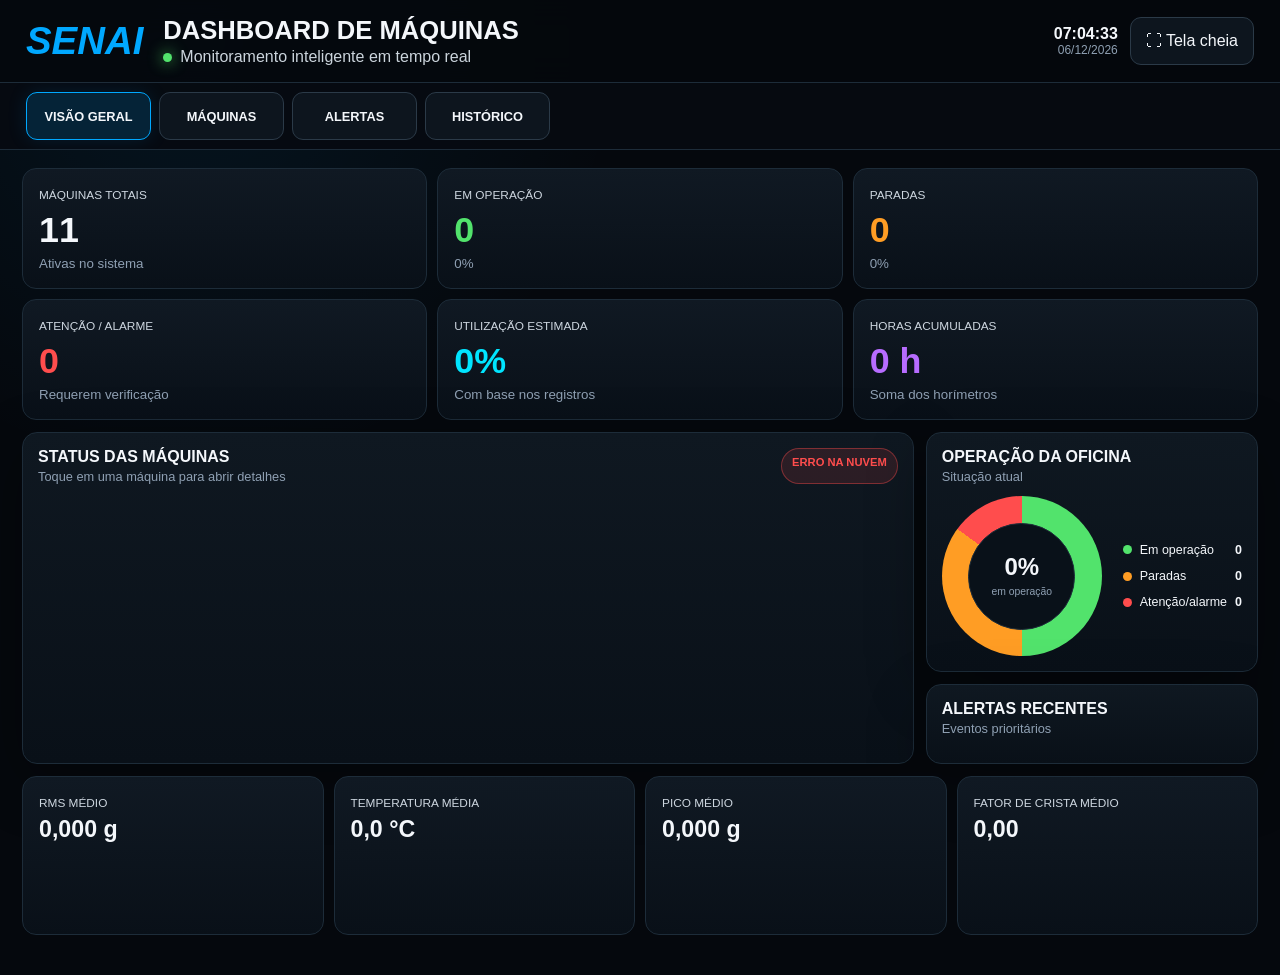
==== commit bc561ea1: "Update index.html" ====
--- a/index.html
+++ b/index.html
@@ -1 +1 @@
-<!DOCTYPE html><html lang="pt-BR"><head><meta charset="UTF-8"><meta name="viewport" content="width=device-width,initial-scale=1,viewport-fit=cover"><meta name="theme-color" content="#05080d"><title>SENAI | Monitoramento Inteligente</title><link rel="stylesheet" href="style.css?v=2.1.0"></head><body><div class="gridbg"></div><header class="top"><div class="brand"><b>SENAI</b><div><h1>Dashboard de Máquinas</h1><p><span class="dot"></span>Monitoramento inteligente em tempo real</p></div></div><div class="actions"><div class="clock"><strong id="clock">--:--:--</strong><span id="date">--/--/----</span></div><button id="full">⛶ Tela cheia</button></div></header><nav><button class="nav active" data-view="overview">Visão geral</button><button class="nav" data-view="machines">Máquinas</button><button class="nav" data-view="alerts">Alertas</button><button class="nav" data-view="history">Histórico</button></nav><main><section id="overview" class="view active"><div class="kpis"><article><span>Máquinas totais</span><strong id="kTotal">11</strong><small>Ativas no sistema</small></article><article class="g"><span>Em operação</span><strong id="kRun">0</strong><small id="kRunP">0%</small></article><article class="o"><span>Paradas</span><strong id="kStop">0</strong><small id="kStopP">0%</small></article><article class="r"><span>Atenção / Alarme</span><strong id="kAlert">0</strong><small>Requerem verificação</small></article><article class="c"><span>Utilização estimada</span><strong id="kUtil">0%</strong><small>Com base nos registros</small></article><article class="v"><span>Horas acumuladas</span><strong id="kHours">0 h</strong><small>Soma dos horímetros</small></article></div><div class="layout"><section class="panel"><div class="head"><div><h2>Status das máquinas</h2><p>Toque em uma máquina para abrir detalhes</p></div><span id="cloud" class="badge">DEMO</span></div><div id="machineGrid" class="machine-grid"></div></section><aside><section class="panel"><div class="head"><div><h2>Operação da oficina</h2><p>Situação atual</p></div></div><div class="donutRow"><div id="donut" class="donut"><div><strong id="donutPct">0%</strong><span>em operação</span></div></div><div class="legend"><p><i class="lg"></i>Em operação <b id="lRun">0</b></p><p><i class="lo"></i>Paradas <b id="lStop">0</b></p><p><i class="lr"></i>Atenção/alarme <b id="lAlert">0</b></p></div></div></section><section class="panel"><div class="head"><div><h2>Alertas recentes</h2><p>Eventos prioritários</p></div></div><div id="recentAlerts"></div></section></aside></div><div class="mini"><article><span>RMS médio</span><strong id="avgRms">0,000 g</strong><canvas id="sRms"></canvas></article><article><span>Temperatura média</span><strong id="avgTemp">-- °C</strong><canvas id="sTemp"></canvas></article><article><span>Pico médio</span><strong id="avgPeak">0,000 g</strong><canvas id="sPeak"></canvas></article><article><span>Fator de crista médio</span><strong id="avgCrest">0,00</strong><canvas id="sCrest"></canvas></article></div></section><section id="machines" class="view"><section class="panel"><div class="head"><div><h2>Máquinas monitoradas</h2><p>Selecione uma máquina</p></div></div><div id="machineGridLarge" class="machine-grid large"></div></section></section><section id="alerts" class="view"><section class="panel"><div class="head"><div><h2>Central de alertas</h2><p>Condição calculada pelos limites configurados</p></div></div><div id="alertsTable" class="table"></div></section></section><section id="history" class="view"><section class="panel"><div class="head"><div><h2>Histórico geral</h2><p>Últimos registros recebidos</p></div></div><div id="historyTable" class="table"></div></section></section></main><div id="modal" class="modal hidden"><div class="modalCard"><div class="modalHead"><div><small>DETALHAMENTO</small><h2 id="mTitle">Máquina</h2></div><button id="close">✕ Fechar</button></div><div class="detailKpis"><article><span>Status</span><strong id="dStatus">--</strong></article><article><span>Horímetro</span><strong id="dHours">--</strong></article><article><span>RMS</span><strong id="dRms">--</strong></article><article><span>Pico</span><strong id="dPeak">--</strong></article><article><span>Crest</span><strong id="dCrest">--</strong></article><article><span>Temperatura</span><strong id="dTemp">--</strong></article></div><div class="charts"><section class="panel"><h3>Vibração RMS</h3><canvas id="rmsChart"></canvas></section><section class="panel"><h3>Temperatura</h3><canvas id="tempChart"></canvas></section></div><section class="panel"><h3>Últimos registros</h3><div id="machineHistory" class="table"></div></section></div></div><script src="app.js?v=2.1.0"></script></body></html>
+<!DOCTYPE html><html lang="pt-BR"><head><meta charset="UTF-8"><meta name="viewport" content="width=device-width,initial-scale=1,viewport-fit=cover"><meta name="theme-color" content="#05080d"><title>SENAI | Monitoramento Inteligente</title><link rel="stylesheet" href="style.css?v=2.1.0"></head><body><div class="gridbg"></div><header class="top"><div class="brand"><b>SENAI</b><div><h1>Dashboard de Máquinas</h1><p><span class="dot"></span>Monitoramento inteligente em tempo real</p></div></div><div class="actions"><div class="clock"><strong id="clock">--:--:--</strong><span id="date">--/--/----</span></div><button id="full">⛶ Tela cheia</button></div></header><nav><button class="nav active" data-view="overview">Visão geral</button><button class="nav" data-view="machines">Máquinas</button><button class="nav" data-view="alerts">Alertas</button><button class="nav" data-view="history">Histórico</button></nav><main><section id="overview" class="view active"><div class="kpis"><article><span>Máquinas totais</span><strong id="kTotal">11</strong><small>Ativas no sistema</small></article><article class="g"><span>Em operação</span><strong id="kRun">0</strong><small id="kRunP">0%</small></article><article class="o"><span>Paradas</span><strong id="kStop">0</strong><small id="kStopP">0%</small></article><article class="r"><span>Atenção / Alarme</span><strong id="kAlert">0</strong><small>Requerem verificação</small></article><article class="c"><span>Utilização estimada</span><strong id="kUtil">0%</strong><small>Com base nos registros</small></article><article class="v"><span>Horas acumuladas</span><strong id="kHours">0 h</strong><small>Soma dos horímetros</small></article></div><div class="layout"><section class="panel"><div class="head"><div><h2>Status das máquinas</h2><p>Toque em uma máquina para abrir detalhes</p></div><span id="cloud" class="badge">DEMO</span></div><div id="machineGrid" class="machine-grid"></div></section><aside><section class="panel"><div class="head"><div><h2>Operação da oficina</h2><p>Situação atual</p></div></div><div class="donutRow"><div id="donut" class="donut"><div><strong id="donutPct">0%</strong><span>em operação</span></div></div><div class="legend"><p><i class="lg"></i>Em operação <b id="lRun">0</b></p><p><i class="lo"></i>Paradas <b id="lStop">0</b></p><p><i class="lr"></i>Atenção/alarme <b id="lAlert">0</b></p></div></div></section><section class="panel"><div class="head"><div><h2>Alertas recentes</h2><p>Eventos prioritários</p></div></div><div id="recentAlerts"></div></section></aside></div><div class="mini"><article><span>RMS médio</span><strong id="avgRms">0,000 g</strong><canvas id="sRms"></canvas></article><article><span>Temperatura média</span><strong id="avgTemp">-- °C</strong><canvas id="sTemp"></canvas></article><article><span>Pico médio</span><strong id="avgPeak">0,000 g</strong><canvas id="sPeak"></canvas></article><article><span>Fator de crista médio</span><strong id="avgCrest">0,00</strong><canvas id="sCrest"></canvas></article></div></section><section id="machines" class="view"><section class="panel"><div class="head"><div><h2>Máquinas monitoradas</h2><p>Selecione uma máquina</p></div></div><div id="machineGridLarge" class="machine-grid large"></div></section></section><section id="alerts" class="view"><section class="panel"><div class="head"><div><h2>Central de alertas</h2><p>Condição calculada pelos limites configurados</p></div></div><div id="alertsTable" class="table"></div></section></section><section id="history" class="view"><section class="panel"><div class="head"><div><h2>Histórico geral</h2><p>Últimos registros recebidos</p></div></div><div id="historyTable" class="table"></div></section></section></main><div id="modal" class="modal hidden"><div class="modalCard"><div class="modalHead"><div><small>DETALHAMENTO</small><h2 id="mTitle">Máquina</h2></div><button id="close">✕ Fechar</button></div><div class="detailKpis"><article><span>Status</span><strong id="dStatus">--</strong></article><article><span>Horímetro</span><strong id="dHours">--</strong></article><article><span>RMS</span><strong id="dRms">--</strong></article><article><span>Pico</span><strong id="dPeak">--</strong></article><article><span>Crest</span><strong id="dCrest">--</strong></article><article><span>Temperatura</span><strong id="dTemp">--</strong></article></div><div class="charts"><section class="panel"><h3>Vibração RMS</h3><canvas id="rmsChart"></canvas></section><section class="panel"><h3>Temperatura</h3><canvas id="tempChart"></canvas></section></div><section class="panel"><h3>Últimos registros</h3><div id="machineHistory" class="table"></div></section></div></div><script src="app.js?v=2.2.0"></script></body></html>
